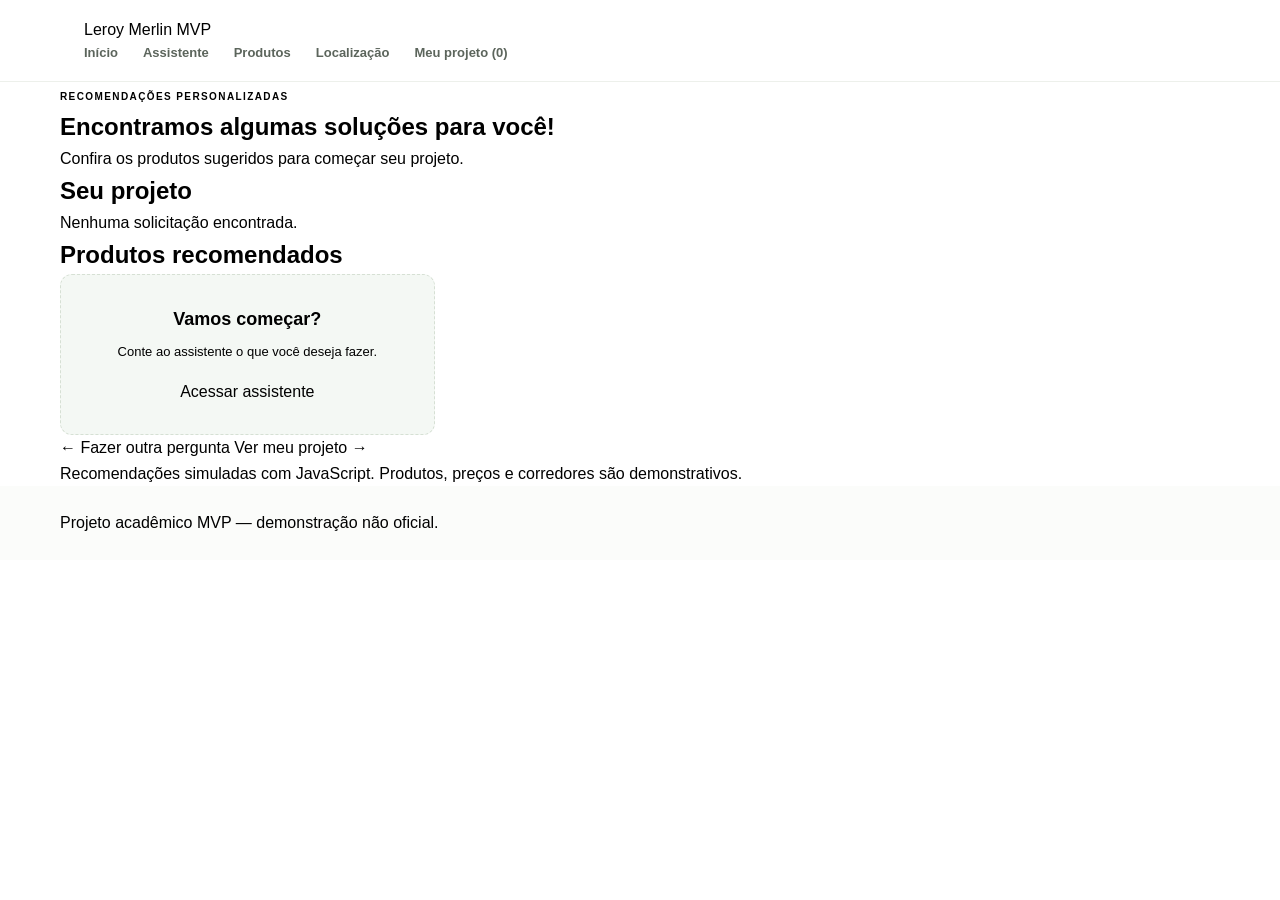
==== pages/resultado.html @ 5054699a "Primeira versao do MVP Leroy Merlin Studio" ====
<!DOCTYPE html>
<html lang="pt-BR">
<head>
  <meta charset="UTF-8">
  <meta name="viewport" content="width=device-width, initial-scale=1.0">
  <title>Recomendações | Leroy Merlin MVP</title>
  <link rel="stylesheet" href="../css/style.css">
  <link rel="stylesheet" href="../css/pages.css">
</head>
<body>

  <header class="site-header">
    <div class="container header-content">
      <a href="../index.html" class="logo">
        Leroy Merlin <span>MVP</span>
      </a>

      <button id="menuToggle" class="menu-toggle"
        type="button" aria-label="Abrir menu">☰</button>

      <nav class="main-nav">
        <a href="../index.html">Início</a>
        <a href="assistente.html">Assistente</a>
        <a href="produtos.html">Produtos</a>
        <a href="localizacao.html">Localização</a>
        <a href="meu-projeto.html">
          Meu projeto (<span id="projectCount">0</span>)
        </a>
      </nav>
    </div>
  </header>

  <main class="container page-content">

    <section class="page-heading">
      <span class="eyebrow">RECOMENDAÇÕES PERSONALIZADAS</span>
      <h1>Encontramos algumas soluções para você!</h1>
      <p>
        Confira os produtos sugeridos para começar seu projeto.
      </p>
    </section>

    <section class="recommendation-summary">
      <h2>Seu projeto</h2>
      <p id="recommendationNeed"></p>
    </section>

    <section class="recommendation-section">
      <h2>Produtos recomendados</h2>
      <p id="recommendationExplanation"></p>

      <div id="recommendationResults" class="product-grid">
        <p>Carregando recomendações...</p>
      </div>
    </section>

    <section class="recommendation-actions">
      <a href="assistente.html" class="btn btn-secondary">
        ← Fazer outra pergunta
      </a>

      <a href="meu-projeto.html" class="btn btn-primary">
        Ver meu projeto →
      </a>
    </section>

    <p class="disclaimer">
      Recomendações simuladas com JavaScript.
      Produtos, preços e corredores são demonstrativos.
    </p>

  </main>

  <footer class="site-footer">
    <div class="container">
      <p>Projeto acadêmico MVP — demonstração não oficial.</p>
    </div>
  </footer>

  <script src="../js/app.js"></script>
  <script src="../js/resultado.js"></script>

</body>
</html>
---- css/style.css ----
```css
/* ========================================
   1. CORES E CONFIGURAÇÕES GERAIS
======================================== */

:root {
    --verde: #267342;
    --verde-escuro: #174D2B;
    --verde-claro: #EAF3EC;
    --fundo: #F7F9F6;
    --branco: #FFFFFF;
    --texto: #202820;
    --texto-secundario: #687168;
    --borda: #E2E8E1;
}

* {
    box-sizing: border-box;
    margin: 0;
    padding: 0;
}

html {
    scroll-behavior: smooth;
}

body {
    font-family: Arial, Helvetica, sans-serif;
    background: var(--branco);
    color: var(--texto);
    line-height: 1.6;
}

a {
    text-decoration: none;
    color: inherit;
}

button,
input,
textarea,
select {
    font: inherit;
}

img {
    display: block;
    max-width: 100%;
}

.container {
    width: min(1160px, calc(100% - 48px));
    margin: 0 auto;
}


/* ========================================
   2. CABEÇALHO E MENU
======================================== */

.site-header {
    min-height: 82px;
    padding: 0 max(24px, calc((100% - 1160px) / 2));

    display: flex;
    align-items: center;
    justify-content: space-between;
    gap: 24px;

    background: var(--branco);
    border-bottom: 1px solid #EDF0EB;

    position: sticky;
    top: 0;
    z-index: 10;
}

.brand {
    display: flex;
    align-items: center;
    gap: 10px;

    font-size: 15px;
    font-weight: 800;
    line-height: 1.2;
    letter-spacing: 0.03em;
    white-space: nowrap;
}

.brand-mark {
    width: 40px;
    height: 40px;

    display: grid;
    place-items: center;

    background: var(--verde);
    color: var(--branco);

    border-radius: 8px;
    font-size: 24px;
    font-weight: 800;
}

.brand small {
    display: block;
    margin-top: 4px;

    color: var(--texto-secundario);
    font-size: 9px;
    letter-spacing: 0.15em;
}

.main-nav {
    display: flex;
    align-items: center;
    gap: 25px;

    color: #5C655C;
    font-size: 13px;
    font-weight: 600;
}

.main-nav a {
    transition: color 0.2s;
}

.main-nav a:hover,
.main-nav a.active {
    color: var(--verde);
}

.main-nav .nav-project {
    padding: 10px 13px;

    border: 1px solid var(--borda);
    border-radius: 9px;

    color: var(--verde-escuro);
}

.cart-count {
    display: inline-grid;
    place-items: center;

    min-width: 20px;
    height: 20px;
    margin-left: 4px;
    padding: 0 4px;

    background: var(--verde-claro);
    border-radius: 20px;

    font-size: 11px;
}

.menu-toggle {
    display: none;

    background: none;
    border: none;

    color: var(--verde);
    font-size: 25px;
    cursor: pointer;
}


/* ========================================
   3. PRIMEIRA SEÇÃO - APRESENTAÇÃO
======================================== */

.hero {
    display: grid;
    grid-template-columns: 1fr 1.04fr;
    align-items: center;
    gap: 64px;

    padding-top: 58px;
    padding-bottom: 66px;
}

.eyebrow {
    display: inline-block;

    color: var(--verde);
    font-size: 10px;
    font-weight: 800;
    letter-spacing: 0.14em;
}

.hero h1 {
    max-width: 550px;
    margin: 18px 0 20px;

    font-size: clamp(42px, 5vw, 64px);
    line-height: 1.12;
    letter-spacing: -2px;
}

.hero h1 span {
    color: var(--verde);
}

.hero-copy > p {
    max-width: 470px;

    color: var(--texto-secundario);
    font-size: 16px;
    line-height: 1.8;
}

.hero-actions {
    display: flex;
    flex-wrap: wrap;
    gap: 12px;

    margin-top: 28px;
}

.button {
    display: inline-flex;
    align-items: center;
    justify-content: center;
    gap: 10px;

    padding: 13px 18px;

    border: 1px solid transparent;
    border-radius: 9px;

    font-size: 13px;
    font-weight: 700;
    text-align: center;

    cursor: pointer;
    transition: 0.2s;
}

.button:hover {
    transform: translateY(-2px);
}

.button-primary {
    background: var(--verde);
    color: var(--branco);
}

.button-primary:hover {
    background: var(--verde-escuro);
}

.button-secondary {
    background: var(--branco);
    border-color: var(--borda);
    color: var(--texto);
}

.button-secondary:hover {
    background: var(--fundo);
}

.hero-note {
    display: flex;
    align-items: center;
    gap: 8px;

    margin-top: 23px;

    color: var(--texto-secundario);
    font-size: 12px;
}

.hero-note::first-letter {
    color: var(--verde);
}

.hero-visual {
    position: relative;
}

.hero-visual > img {
    width: 100%;
    height: 425px;

    object-fit: cover;

    border-radius: 20px 20px 20px 4px;
    background: var(--verde-claro);
}

.floating-card {
    position: absolute;
    left: -28px;
    bottom: 22px;

    display: flex;
    align-items: center;
    gap: 12px;

    padding: 14px 17px;

    background: var(--branco);
    border: 1px solid #EDF0EB;
    border-radius: 12px;

    box-shadow: 0 12px 32px rgba(25, 57, 33, 0.10);
}

.floating-icon {
    display: grid;
    place-items: center;

    width: 36px;
    height: 36px;

    background: var(--verde-claro);
    border-radius: 10px;

    color: var(--verde);
    font-size: 20px;
}

.floating-card strong,
.floating-card small {
    display: block;
}

.floating-card strong {
    font-size: 12px;
}

.floating-card small {
    margin-top: 3px;

    color: var(--texto-secundario);
    font-size: 11px;
}


/* ========================================
   4. FAIXA DE BENEFÍCIOS
======================================== */

.trust-strip {
    background: #F4F8F3;
    border-top: 1px solid #EDF2EC;
    border-bottom: 1px solid #EDF2EC;
}

.trust-items {
    display: grid;
    grid-template-columns: repeat(3, 1fr);
    gap: 24px;

    padding-top: 23px;
    padding-bottom: 23px;
}

.trust-items > div {
    display: flex;
    align-items: center;
    gap: 13px;
}

.trust-icon {
    display: grid;
    place-items: center;

    width: 42px;
    height: 42px;
    flex-shrink: 0;

    background: var(--branco);
    border: 1px solid #DFE9DF;
    border-radius: 12px;

    color: var(--verde);
    font-size: 23px;
}

.trust-items strong,
.trust-items small {
    display: block;
}

.trust-items strong {
    font-size: 13px;
}

.trust-items small {
    margin-top: 2px;

    color: var(--texto-secundario);
    font-size: 11px;
}


/* ========================================
   5. SEÇÃO DE FUNCIONALIDADES
======================================== */

.section {
    padding-top: 76px;
    padding-bottom: 76px;
}

.section-heading {
    display: flex;
    align-items: end;
    justify-content: space-between;
    gap: 30px;

    margin-bottom: 28px;
}

.section-heading h2 {
    margin-top: 12px;

    font-size: clamp(28px, 3vw, 38px);
    line-height: 1.25;
    letter-spacing: -1px;
}

.section-heading > p {
    max-width: 320px;
    margin-bottom: 3px;

    color: var(--texto-secundario);
    font-size: 13px;
}

.feature-grid {
    display: grid;
    grid-template-columns: repeat(3, 1fr);
    gap: 18px;
}

.feature-card {
    display: flex;
    flex-direction: column;

    padding: 24px;

    background: var(--branco);
    border: 1px solid var(--borda);
    border-radius: 14px;

    transition: 0.2s;
}

.feature-card:hover {
    transform: translateY(-3px);
    box-shadow: 0 12px 32px rgba(25, 57, 33, 0.08);
}

.feature-icon {
    display: grid;
    place-items: center;

    width: 46px;
    height: 46px;
    margin-bottom: 20px;

    border-radius: 13px;
    font-size: 24px;
}

.feature-icon.green {
    background: var(--verde-claro);
    color: var(--verde);
}

.feature-icon.sand {
    background: #F5EFE5;
    color: #8A693A;
}

.feature-icon.blue {
    background: #EAF1F5;
    color: #416D87;
}

.feature-card h3 {
    margin-bottom: 10px;
    font-size: 18px;
}

.feature-card p {
    min-height: 68px;
    margin-bottom: 20px;

    color: var(--texto-secundario);
    font-size: 13px;
    line-height: 1.75;
}

.card-link {
    margin-top: auto;

    color: var(--verde);
    font-size: 12px;
    font-weight: 800;
}


/* ========================================
   6. BANNER DO PROJETO
======================================== */

.project-banner {
    position: relative;
    overflow: hidden;

    display: flex;
    align-items: center;
    justify-content: space-between;
    gap: 25px;

    margin-bottom: 78px;
    padding: 38px 44px;

    background: var(--verde-escuro);
    border-radius: 17px;

    color: var(--branco);
}

.project-banner .eyebrow {
    color: #A7D5B2;
}

.project-banner h2 {
    margin: 10px 0;

    font-size: 30px;
    line-height: 1.25;
}

.project-banner p {
    max-width: 530px;
    margin-bottom: 22px;

    color: #D7E4D8;
    font-size: 13px;
}

.button-light {
    background: var(--branco);
    color: var(--verde-escuro);
}

.button-light:hover {
    background: var(--verde-claro);
}


/* ========================================
   7. RODAPÉ
======================================== */

.site-footer {
    padding: 24px 0;

    background: #FBFCFA;
    border-top: 1px solid var(--borda);
}

.footer-inner {
    display: flex;
    align-items: center;
    justify-content: space-between;
    gap: 20px;
}

.footer-brand {
    font-size: 12px;
}

.footer-brand .brand-mark {
    width: 32px;
    height: 32px;
    font-size: 18px;
}

.footer-brand small {
    font-size: 8px;
}

.footer-inner p {
    color: var(--texto-secundario);
    font-size: 11px;
}


/* ========================================
   8. ESTILOS DAS PÁGINAS INTERNAS
======================================== */

.page-shell {
    min-height: 65vh;
    padding: 48px 0 76px;
    background: #FBFCFA;
}

.page-intro {
    margin-bottom: 28px;
}

.page-intro h1 {
    margin: 12px 0;
    font-size: 38px;
    line-height: 1.25;
}

.page-intro p,
.muted {
    color: var(--texto-secundario);
}

.page-intro p {
    max-width: 690px;
}

.panel {
    padding: 26px;

    background: var(--branco);
    border: 1px solid var(--borda);
    border-radius: 15px;
}

.panel h2 {
    margin-bottom: 12px;
    font-size: 21px;
}

.form-label {
    display: block;
    margin-bottom: 8px;
    font-size: 13px;
    font-weight: 700;
}

.text-field,
.search-field,
.select-field {
    width: 100%;
    padding: 13px 14px;

    background: var(--branco);
    border: 1px solid #DCE4DB;
    border-radius: 9px;

    color: var(--texto);
    outline: none;
}

.text-field:focus,
.search-field:focus,
.select-field:focus {
    border-color: #6FA77C;
    box-shadow: 0 0 0 3px var(--verde-claro);
}

textarea.text-field {
    min-height: 135px;
    resize: vertical;
}

.form-row {
    display: flex;
    align-items: center;
    flex-wrap: wrap;
    gap: 10px;

    margin-top: 15px;
}

.notice {
    padding: 13px 15px;

    background: #F4F8F3;
    border: 1px solid #E0EBDF;
    border-radius: 10px;

    color: #526653;
    font-size: 12px;
    line-height: 1.6;
}


/* ========================================
   9. CARTÕES DE PRODUTOS
======================================== */

.product-grid {
    display: grid;
    grid-template-columns: repeat(3, minmax(0, 1fr));
    gap: 18px;
}

.product-card {
    display: flex;
    flex-direction: column;
    overflow: hidden;

    background: var(--branco);
    border: 1px solid var(--borda);
    border-radius: 13px;
}

.product-art {
    display: grid;
    place-items: center;

    height: 145px;

    background: var(--verde-claro);
    color: var(--verde);
    font-size: 54px;
}

.product-content {
    display: flex;
    flex: 1;
    flex-direction: column;

    padding: 17px;
}

.product-category {
    color: var(--verde);
    font-size: 10px;
    font-weight: 800;
    letter-spacing: 0.1em;
    text-transform: uppercase;
}

.product-content h3 {
    margin: 7px 0;
    font-size: 17px;
}

.product-content p {
    flex: 1;
    margin-bottom: 14px;

    color: var(--texto-secundario);
    font-size: 12px;
}

.product-meta {
    margin-bottom: 12px;
    color: var(--texto-secundario);
    font-size: 11px;
}

.product-price {
    margin-bottom: 13px;
    font-size: 20px;
    font-weight: 800;
}

.product-actions {
    display: flex;
    gap: 8px;
}

.product-actions .button {
    flex: 1;
    padding: 10px 12px;
    font-size: 11px;
}

.small-button {
    padding: 9px 10px;

    background: var(--branco);
    border: 1px solid var(--borda);
    border-radius: 8px;

    color: var(--verde);
    font-size: 12px;
    font-weight: 700;

    cursor: pointer;
}


/* ========================================
   10. RESULTADOS E LOCALIZAÇÃO
======================================== */

.result-list {
    display: grid;
    gap: 12px;
    margin-top: 20px;
}

.result-item {
    display: flex;
    align-items: center;
    gap: 16px;

    padding: 16px;

    border: 1px solid var(--borda);
    border-radius: 12px;
    background: var(--branco);
}

.result-emoji {
    display: grid;
    place-items: center;
    flex-shrink: 0;

    width: 56px;
    height: 56px;

    background: var(--fundo);
    border-radius: 12px;

    font-size: 28px;
}

.result-item h3 {
    margin-bottom: 4px;
    font-size: 16px;
}

.result-item p {
    color: var(--texto-secundario);
    font-size: 12px;
}

.result-price {
    margin-left: auto;
    font-weight: 800;
    white-space: nowrap;
}

.store-layout {
    display: grid;
    grid-template-columns: 1fr 1.1fr;
    gap: 22px;
}

.store-map {
    display: grid;
    grid-template-columns: repeat(2, 1fr);
    align-content: start;
    gap: 12px;

    padding: 18px;

    background: #F2F5F0;
    border: 1px solid var(--borda);
    border-radius: 14px;
}

.aisle {
    padding: 18px 10px;

    background: var(--branco);
    border: 1px solid #D8E3D5;
    border-radius: 9px;

    color: #4C604E;
    font-size: 12px;
    font-weight: 700;
    text-align: center;
}

.aisle span {
    display: block;
    margin-top: 5px;

    color: var(--verde);
    font-size: 10px;
}

.location-result {
    padding: 14px 0;
    border-bottom: 1px solid var(--borda);
}

.location-result:last-child {
    border-bottom: 0;
}

.location-result strong {
    display: block;
    font-size: 14px;
}

.location-result p {
    margin: 3px 0;
    color: var(--texto-secundario);
    font-size: 12px;
}


/* ========================================
   11. LISTA DO MEU PROJETO
======================================== */

.project-layout {
    display: grid;
    grid-template-columns: 1.5fr 0.8fr;
    align-items: start;
    gap: 20px;
}

.project-line {
    display: flex;
    align-items: center;
    justify-content: space-between;
    gap: 15px;

    padding: 15px 0;
    border-bottom: 1px solid #EDF0EB;
}

.project-line:last-child {
    border-bottom: 0;
}

.project-line strong {
    display: block;
    font-size: 13px;
}

.project-line small {
    display: block;
    margin-top: 3px;

    color: var(--texto-secundario);
    font-size: 11px;
}

.line-price {
    font-size: 13px;
    font-weight: 800;
    white-space: nowrap;
}

.quantity-control {
    display: flex;
    align-items: center;
    gap: 8px;
}

.quantity-control button {
    width: 25px;
    height: 25px;

    background: var(--branco);
    border: 1px solid var(--borda);
    border-radius: 6px;

    cursor: pointer;
}

.total-row {
    display: flex;
    align-items: center;
    justify-content: space-between;
    gap: 12px;

    margin-top: 8px;
    padding-top: 18px;

    border-top: 1px solid var(--borda);
    font-weight: 800;
}

.total-row strong {
    color: var(--verde);
    font-size: 25px;
}

.empty-state {
    padding: 36px 18px;

    background: var(--branco);
    border: 1px dashed #D6E0D4;
    border-radius: 12px;

    text-align: center;
}

.empty-state h3 {
    margin-bottom: 8px;
    font-size: 18px;
}

.empty-state p {
    margin-bottom: 16px;
    color: var(--texto-secundario);
    font-size: 13px;
}


/* ========================================
   12. ADAPTAÇÃO PARA TABLETS
======================================== */

@media (max-width: 850px) {
    .main-nav {
        gap: 14px;
    }

    .hero {
        gap: 30px;
    }

    .hero-visual > img {
        height: 350px;
    }

    .product-grid {
        grid-template-columns: repeat(2, minmax(0, 1fr));
    }

    .store-layout,
    .project-layout {
        grid-template-columns: 1fr;
    }
}


/* ========================================
   13. ADAPTAÇÃO PARA CELULARES
======================================== */

@media (max-width: 650px) {
    .container {
        width: calc(100% - 32px);
    }

    .site-header {
        min-height: 70px;
        padding: 0 16px;
    }

    .menu-toggle {
        display: block;
    }

    .main-nav {
        display: none;
        position: absolute;
        top: 69px;
        left: 0;
        right: 0;

        flex-direction: column;
        align-items: stretch;
        gap: 0;

        padding: 15px 20px 20px;

        background: var(--branco);
        border-bottom: 1px solid var(--borda);
    }

    .main-nav.open {
        display: flex;
    }

    .main-nav a {
        padding: 11px 0;
    }

    .main-nav .nav-project {
        margin-top: 7px;
        padding: 10px;
    }

    .hero {
        grid-template-columns: 1fr;
        gap: 32px;

        padding-top: 38px;
        padding-bottom: 44px;
    }

    .hero-visual > img {
        height: 280px;
    }

    .floating-card {
        left: 10px;
        bottom: 12px;
    }

    .trust-items {
        grid-template-columns: 1fr;
        gap: 15px;

        padding-top: 20px;
        padding-bottom: 20px;
    }

    .section {
        padding-top: 48px;
        padding-bottom: 48px;
    }

    .section-heading {
        display: block;
    }

    .section-heading > p {
        margin-top: 13px;
    }

    .feature-grid {
        grid-template-columns: 1fr;
    }

    .feature-card p {
        min-height: 0;
    }

    .project-banner {
        display: block;
        margin-bottom: 45px;
        padding: 26px;
    }

    .project-banner h2 {
        font-size: 25px;
    }

    .footer-inner {
        align-items: flex-start;
        flex-direction: column;
    }

    .page-shell {
        padding-top: 32px;
        padding-bottom: 50px;
    }

    .page-intro h1 {
        font-size: 31px;
    }

    .panel {
        padding: 19px;
    }

    .product-grid {
        grid-template-columns: 1fr;
    }

    .product-art {
        height: 120px;
    }

    .form-row {
        align-items: stretch;
        flex-direction: column;
    }

    .result-item {
        align-items: flex-start;
        flex-wrap: wrap;
    }

    .result-price {
        margin-left: 72px;
    }

    .store-map {
        padding: 10px;
    }

    .aisle {
        padding: 14px 7px;
    }
}
```
---- css/pages.css ----
/* Localização demonstrativa */

.location-layout {
  display: grid;
  grid-template-columns: 1fr 1.3fr;
  gap: 30px;
  margin-top: 30px;
}

.location-search-box input {
  display: block;
  width: 100%;
  max-width: 550px;
  padding: 14px;
  margin-top: 10px;
}

.location-product-card {
  display: flex;
  justify-content: space-between;
  align-items: center;
  gap: 15px;
  padding: 16px;
  border: 1px solid #ddd;
  border-radius: 10px;
  margin-bottom: 12px;
}

.store-map {
  background: #f4f8f4;
  border: 2px solid #d5e5d5;
  border-radius: 16px;
  padding: 24px;
}

.store-entrance {
  background: #087d3c;
  color: white;
  text-align: center;
  padding: 12px;
  border-radius: 8px;
  margin-bottom: 24px;
  font-weight: bold;
}

.store-aisles {
  display: grid;
  grid-template-columns: repeat(4, 1fr);
  gap: 12px;
}

.store-aisle {
  min-height: 100px;
  background: white;
  border: 2px solid #ccc;
  border-radius: 10px;
  display: flex;
  flex-direction: column;
  align-items: center;
  justify-content: center;
}

.store-aisle strong {
  font-size: 24px;
}

.highlight-aisle {
  background: #c8f7d7;
  border: 3px solid #087d3c;
  color: #065e2d;
}

.map-info {
  margin-top: 20px;
  font-weight: bold;
  text-align: center;
}

@media (max-width: 768px) {
  .location-layout {
    grid-template-columns: 1fr;
  }

  .store-aisles {
    grid-template-columns: repeat(2, 1fr);
  }

  .location-product-card {
    flex-direction: column;
    align-items: flex-start;
  }
}

/* Página Meu Projeto */

.project-layout {
  display: grid;
  grid-template-columns: 2fr 1fr;
  gap: 30px;
  margin-top: 30px;
  align-items: start;
}

.project-item {
  display: flex;
  gap: 20px;
  padding: 20px;
  margin-bottom: 16px;
  background: #ffffff;
  border: 1px solid #dddddd;
  border-radius: 12px;
}

.project-item-icon {
  font-size: 42px;
}

.project-item-info {
  flex: 1;
}

.project-item-info h3 {
  margin-bottom: 10px;
}

.project-item-info p {
  margin-bottom: 10px;
}

.quantity-control {
  display: flex;
  align-items: center;
  gap: 14px;
  margin: 15px 0;
}

.quantity-control button {
  width: 34px;
  height: 34px;
  border: 1px solid #cccccc;
  border-radius: 6px;
  background: #f5f5f5;
  cursor: pointer;
  font-size: 20px;
}

.project-item-total {
  color: #087d3c;
  font-weight: bold;
}

.remove-product {
  color: #b42318;
  background: none;
  border: none;
  cursor: pointer;
  padding: 5px 0;
}

.project-summary {
  background: #f4f8f4;
  border: 1px solid #d5e5d5;
  padding: 24px;
  border-radius: 14px;
}

.project-summary h2 {
  margin-bottom: 20px;
}

.project-summary p {
  margin-bottom: 14px;
}

.project-summary h3 {
  margin: 20px 0;
  color: #087d3c;
}

.project-summary .btn {
  display: block;
  text-align: center;
  margin-top: 12px;
}

.empty-state {
  padding: 30px;
  background: #f4f8f4;
  border-radius: 12px;
  text-align: center;
}

@media (max-width: 768px) {
  .project-layout {
    grid-template-columns: 1fr;
  }

  .project-item {
    flex-direction: column;
  }
}
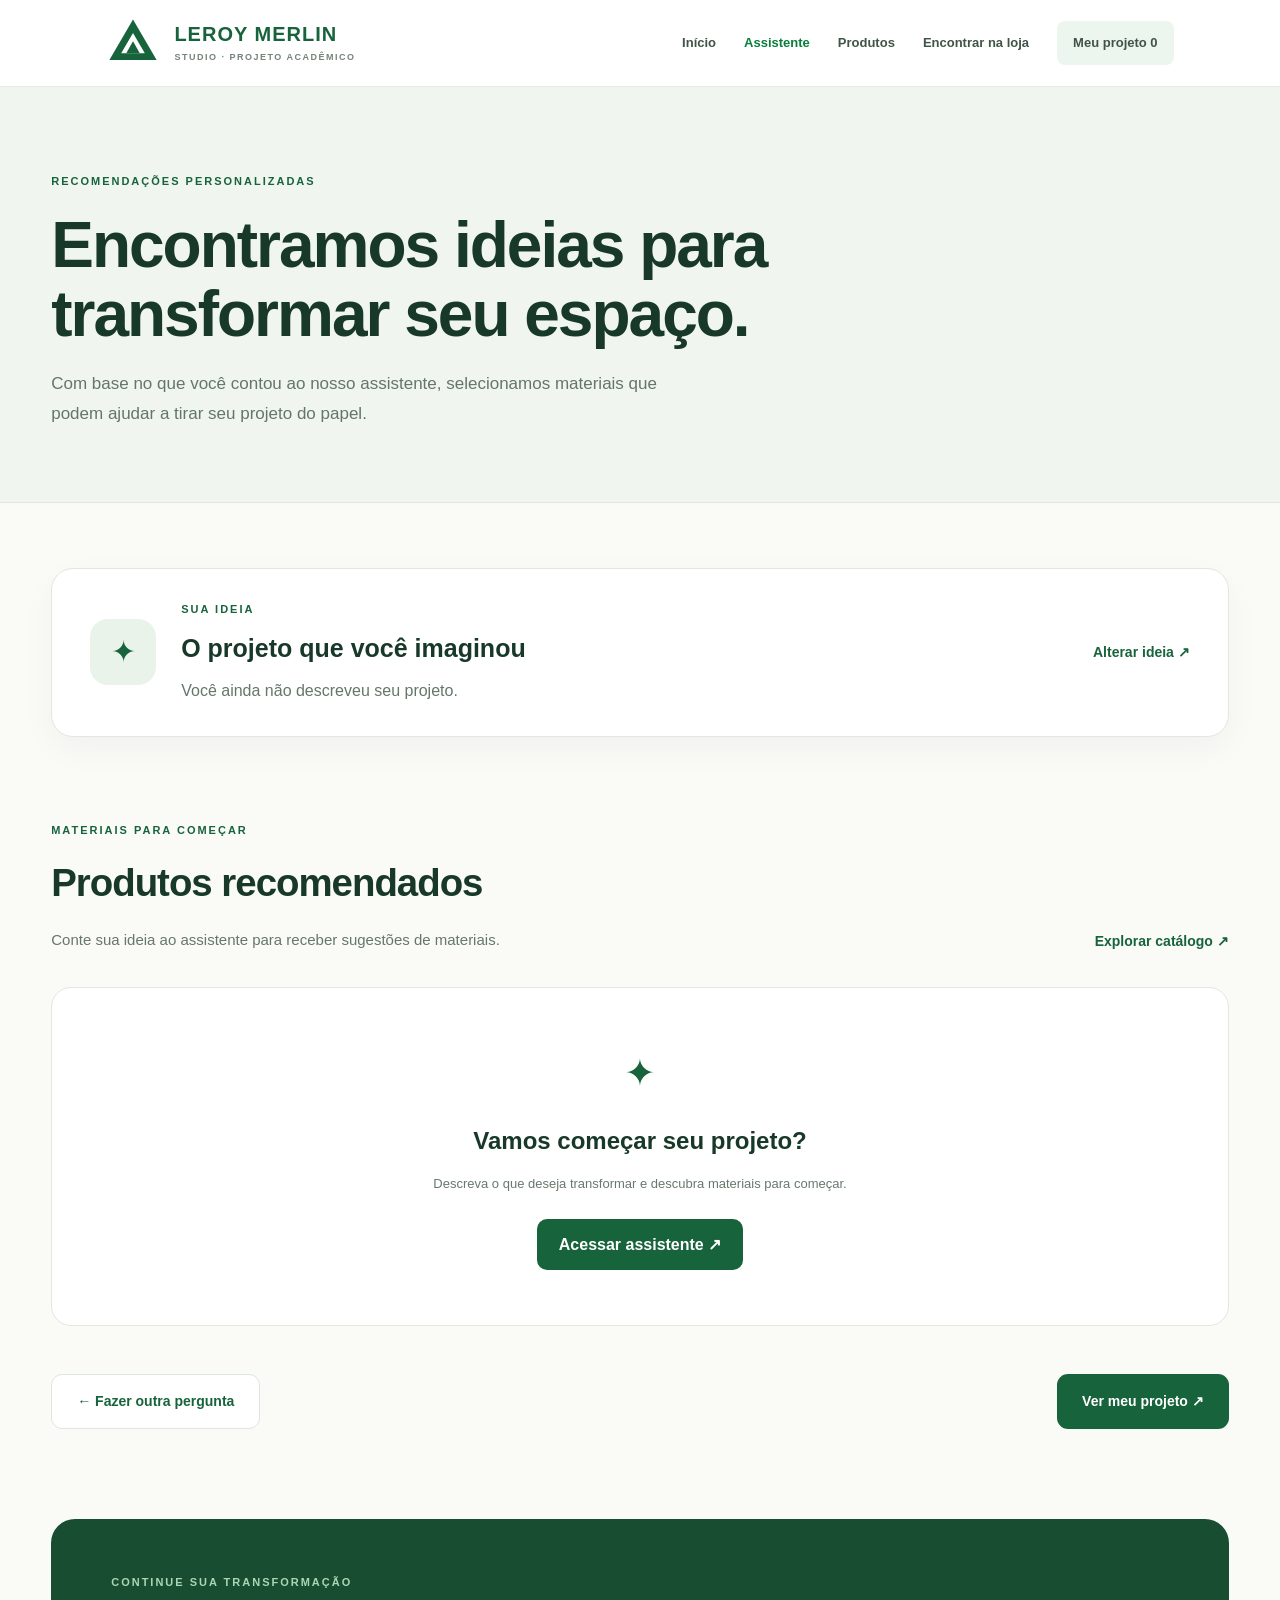
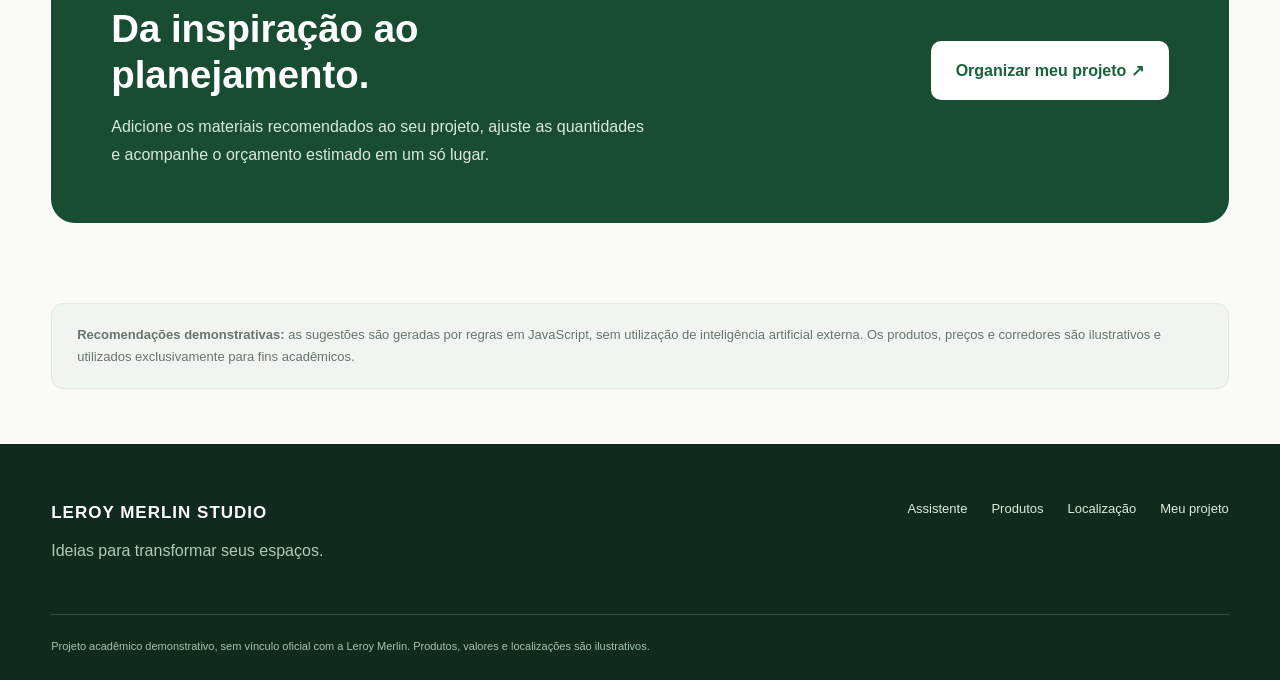
==== commit 8443f3b9: "Finaliza melhorias visuais e funcionais do MVP" ====
--- a/pages/resultado.html
+++ b/pages/resultado.html
@@ -1,85 +1,264 @@
 
 <!DOCTYPE html>
 <html lang="pt-BR">
+
 <head>
   <meta charset="UTF-8">
   <meta name="viewport" content="width=device-width, initial-scale=1.0">
-  <title>Recomendações | Leroy Merlin MVP</title>
+
+  <title>Recomendações | Leroy Merlin Studio</title>
+
   <link rel="stylesheet" href="../css/style.css">
   <link rel="stylesheet" href="../css/pages.css">
+  <link rel="stylesheet" href="../css/home.css">
+  <link rel="stylesheet" href="../css/resultado.css">
 </head>
-<body>
-
+
+<body class="home-page results-page">
+
+  <!-- CABEÇALHO PADRÃO -->
   <header class="site-header">
     <div class="container header-content">
-      <a href="../index.html" class="logo">
-        Leroy Merlin <span>MVP</span>
+
+      <a class="logo" href="../index.html">
+
+        <span class="brand-symbol" aria-hidden="true">
+          <svg viewBox="0 0 64 64"
+               xmlns="http://www.w3.org/2000/svg">
+            <path d="M32 4 L60 52 H4 Z" fill="#17633b"/>
+            <path d="M32 20 L46 44 H18 Z" fill="#ffffff"/>
+            <path d="M32 30 L40 44 H24 Z" fill="#17633b"/>
+          </svg>
+        </span>
+
+        <span class="brand-text">
+          <span class="brand-name">LEROY MERLIN</span>
+          <span class="brand-subtitle">
+            STUDIO · PROJETO ACADÊMICO
+          </span>
+        </span>
+
       </a>
 
-      <button id="menuToggle" class="menu-toggle"
-        type="button" aria-label="Abrir menu">☰</button>
+      <button
+        id="menuToggle"
+        class="menu-toggle"
+        type="button"
+        aria-label="Abrir menu"
+      >
+        ☰
+      </button>
 
       <nav class="main-nav">
         <a href="../index.html">Início</a>
+        <a href="assistente.html" class="active">Assistente</a>
+        <a href="produtos.html">Produtos</a>
+        <a href="localizacao.html">Encontrar na loja</a>
+
+        <a href="meu-projeto.html" class="nav-project">
+          Meu projeto <span id="projectCount">0</span>
+        </a>
+      </nav>
+
+    </div>
+  </header>
+
+  <main>
+
+    <!-- INTRODUÇÃO -->
+    <section class="results-hero">
+      <div class="container">
+
+        <span class="results-kicker">
+          RECOMENDAÇÕES PERSONALIZADAS
+        </span>
+
+        <h1>
+          Encontramos ideias para
+          transformar seu espaço.
+        </h1>
+
+        <p>
+          Com base no que você contou ao nosso assistente,
+          selecionamos materiais que podem ajudar
+          a tirar seu projeto do papel.
+        </p>
+
+      </div>
+    </section>
+
+    <!-- CONTEÚDO PRINCIPAL -->
+    <section class="results-content">
+      <div class="container">
+
+        <!-- RESUMO DA IDEIA -->
+        <section class="results-idea-card">
+
+          <div class="results-idea-icon" aria-hidden="true">
+            ✦
+          </div>
+
+          <div>
+            <span class="results-card-label">
+              SUA IDEIA
+            </span>
+
+            <h2>O projeto que você imaginou</h2>
+
+            <p id="recommendationNeed">
+              Carregando sua ideia...
+            </p>
+          </div>
+
+          <a
+            href="assistente.html"
+            class="results-edit-link"
+          >
+            Alterar ideia ↗
+          </a>
+
+        </section>
+
+        <!-- PRODUTOS RECOMENDADOS -->
+        <section class="results-products-section">
+
+          <div class="results-section-heading">
+
+            <div>
+              <span class="results-kicker">
+                MATERIAIS PARA COMEÇAR
+              </span>
+
+              <h2>Produtos recomendados</h2>
+
+              <p id="recommendationExplanation">
+                Preparando recomendações para seu projeto...
+              </p>
+            </div>
+
+            <a
+              href="produtos.html"
+              class="results-catalog-link"
+            >
+              Explorar catálogo ↗
+            </a>
+
+          </div>
+
+          <!-- PREENCHIDO PELO resultado.js -->
+          <div
+            id="recommendationResults"
+            class="results-product-grid"
+            aria-live="polite"
+          >
+            <p>Carregando recomendações...</p>
+          </div>
+
+        </section>
+
+        <!-- AÇÕES -->
+        <div class="results-actions">
+
+          <a
+            href="assistente.html"
+            class="results-secondary-button"
+          >
+            ← Fazer outra pergunta
+          </a>
+
+          <a
+            href="meu-projeto.html"
+            class="results-primary-button"
+          >
+            Ver meu projeto ↗
+          </a>
+
+        </div>
+
+      </div>
+    </section>
+
+    <!-- PRÓXIMO PASSO -->
+    <section class="results-next-section">
+      <div class="container">
+
+        <div class="results-next-banner">
+
+          <div>
+            <span class="results-next-kicker">
+              CONTINUE SUA TRANSFORMAÇÃO
+            </span>
+
+            <h2>
+              Da inspiração ao planejamento.
+            </h2>
+
+            <p>
+              Adicione os materiais recomendados ao seu projeto,
+              ajuste as quantidades e acompanhe o orçamento
+              estimado em um só lugar.
+            </p>
+          </div>
+
+          <a
+            href="meu-projeto.html"
+            class="results-next-button"
+          >
+            Organizar meu projeto ↗
+          </a>
+
+        </div>
+
+      </div>
+    </section>
+
+    <!-- AVISO ACADÊMICO -->
+    <section class="results-disclaimer-section">
+      <div class="container">
+
+        <p class="results-disclaimer">
+          <strong>Recomendações demonstrativas:</strong>
+          as sugestões são geradas por regras em JavaScript,
+          sem utilização de inteligência artificial externa.
+          Os produtos, preços e corredores são ilustrativos
+          e utilizados exclusivamente para fins acadêmicos.
+        </p>
+
+      </div>
+    </section>
+
+  </main>
+
+  <!-- RODAPÉ PADRÃO -->
+  <footer class="premium-footer">
+
+    <div class="container footer-layout">
+
+      <div>
+        <strong>LEROY MERLIN STUDIO</strong>
+        <p>Ideias para transformar seus espaços.</p>
+      </div>
+
+      <div class="footer-links">
         <a href="assistente.html">Assistente</a>
         <a href="produtos.html">Produtos</a>
         <a href="localizacao.html">Localização</a>
-        <a href="meu-projeto.html">
-          Meu projeto (<span id="projectCount">0</span>)
-        </a>
-      </nav>
+        <a href="meu-projeto.html">Meu projeto</a>
+      </div>
+
     </div>
-  </header>
-
-  <main class="container page-content">
-
-    <section class="page-heading">
-      <span class="eyebrow">RECOMENDAÇÕES PERSONALIZADAS</span>
-      <h1>Encontramos algumas soluções para você!</h1>
-      <p>
-        Confira os produtos sugeridos para começar seu projeto.
-      </p>
-    </section>
-
-    <section class="recommendation-summary">
-      <h2>Seu projeto</h2>
-      <p id="recommendationNeed"></p>
-    </section>
-
-    <section class="recommendation-section">
-      <h2>Produtos recomendados</h2>
-      <p id="recommendationExplanation"></p>
-
-      <div id="recommendationResults" class="product-grid">
-        <p>Carregando recomendações...</p>
-      </div>
-    </section>
-
-    <section class="recommendation-actions">
-      <a href="assistente.html" class="btn btn-secondary">
-        ← Fazer outra pergunta
-      </a>
-
-      <a href="meu-projeto.html" class="btn btn-primary">
-        Ver meu projeto →
-      </a>
-    </section>
-
-    <p class="disclaimer">
-      Recomendações simuladas com JavaScript.
-      Produtos, preços e corredores são demonstrativos.
-    </p>
-
-  </main>
-
-  <footer class="site-footer">
-    <div class="container">
-      <p>Projeto acadêmico MVP — demonstração não oficial.</p>
+
+    <div class="container footer-bottom">
+      Projeto acadêmico demonstrativo, sem vínculo oficial
+      com a Leroy Merlin. Produtos, valores e localizações
+      são ilustrativos.
     </div>
+
   </footer>
 
+  <!-- JAVASCRIPT -->
   <script src="../js/app.js"></script>
   <script src="../js/resultado.js"></script>
 
 </body>
-</html>
+</html>
--- a/css/home.css
+++ b/css/home.css
@@ -0,0 +1,707 @@
+
+/* ==========================================
+   LEROY MERLIN STUDIO
+   HOME PREMIUM - PROJETO ACADÊMICO
+========================================== */
+
+/* CONFIGURAÇÕES GERAIS */
+
+.home-page {
+  margin: 0;
+  background: #fafaf7;
+  color: #20352a;
+  font-family: Arial, Helvetica, sans-serif;
+}
+
+.home-page * {
+  box-sizing: border-box;
+}
+
+.home-page .container {
+  width: min(1180px, 92%);
+  margin: 0 auto;
+}
+
+/* ==========================================
+   CABEÇALHO
+========================================== */
+
+.home-page .site-header {
+  background: #ffffff;
+  border-bottom: 1px solid #e6ebe5;
+  position: sticky;
+  top: 0;
+  z-index: 100;
+}
+
+.home-page .header-content {
+  display: flex;
+  align-items: center;
+  justify-content: space-between;
+  gap: 30px;
+  min-height: 86px;
+}
+
+/* LOGO COM SÍMBOLO SVG */
+
+.home-page .logo {
+  display: flex;
+  flex-direction: row;
+  align-items: center;
+  gap: 14px;
+  text-decoration: none;
+  flex-shrink: 0;
+}
+
+.home-page .brand-symbol {
+  display: flex;
+  align-items: center;
+  justify-content: center;
+  width: 54px;
+  height: 54px;
+  flex-shrink: 0;
+}
+
+.home-page .brand-symbol svg {
+  display: block;
+  width: 100%;
+  height: 100%;
+}
+
+.home-page .brand-text {
+  display: flex;
+  flex-direction: column;
+  gap: 5px;
+}
+
+.home-page .brand-name {
+  color: #17633b;
+  font-size: 20px;
+  font-weight: 800;
+  letter-spacing: 1px;
+  line-height: 1.2;
+}
+
+.home-page .brand-subtitle {
+  color: #748479;
+  font-size: 9px;
+  letter-spacing: 1.5px;
+  font-weight: 700;
+  line-height: 1.4;
+}
+
+/* MENU DE NAVEGAÇÃO */
+
+.home-page .main-nav {
+  display: flex;
+  align-items: center;
+  gap: 28px;
+}
+
+.home-page .main-nav a {
+  color: #405448;
+  text-decoration: none;
+  font-size: 13px;
+  font-weight: 600;
+  transition: color 0.2s ease;
+}
+
+.home-page .main-nav a:hover,
+.home-page .main-nav a.active {
+  color: #087d3c;
+}
+
+.home-page .nav-project {
+  padding: 12px 16px;
+  background: #edf5ef;
+  border-radius: 8px;
+  white-space: nowrap;
+  transition: background 0.2s ease;
+}
+
+.home-page .nav-project:hover {
+  background: #dcefe2;
+}
+
+.home-page .menu-toggle {
+  display: none;
+}
+
+/* ==========================================
+   HERO - BANNER PRINCIPAL
+========================================== */
+
+.premium-hero {
+  padding: 75px 0 95px;
+}
+
+.hero-layout {
+  display: grid;
+  grid-template-columns: 0.9fr 1.1fr;
+  align-items: center;
+  gap: 70px;
+}
+
+.section-kicker {
+  display: block;
+  font-size: 11px;
+  font-weight: 800;
+  letter-spacing: 2px;
+  color: #23824e;
+  margin-bottom: 22px;
+}
+
+.hero-copy h1 {
+  font-size: clamp(42px, 5vw, 72px);
+  line-height: 1.08;
+  letter-spacing: -2.5px;
+  font-weight: 700;
+  margin: 0 0 28px;
+  color: #172d20;
+}
+
+.hero-copy p {
+  color: #617067;
+  font-size: 17px;
+  line-height: 1.9;
+  max-width: 470px;
+}
+
+/* BOTÕES */
+
+.hero-actions {
+  display: flex;
+  align-items: center;
+  flex-wrap: wrap;
+  gap: 28px;
+  margin-top: 34px;
+}
+
+.premium-button {
+  display: inline-flex;
+  align-items: center;
+  justify-content: center;
+  gap: 20px;
+  padding: 17px 26px;
+  background: #17633b;
+  color: #ffffff;
+  text-decoration: none;
+  font-weight: 700;
+  font-size: 14px;
+  border-radius: 8px;
+  transition:
+    background 0.2s ease,
+    transform 0.2s ease;
+}
+
+.premium-button:hover {
+  background: #0c492a;
+  color: #ffffff;
+  transform: translateY(-2px);
+}
+
+.premium-text-link {
+  color: #244b33;
+  text-decoration: none;
+  font-size: 14px;
+  font-weight: 700;
+  transition: color 0.2s ease;
+}
+
+.premium-text-link:hover {
+  color: #087d3c;
+}
+
+/* TEXTO ABAIXO DO BOTÃO */
+
+.hero-note {
+  margin-top: 50px;
+  color: #819086;
+  font-size: 12px;
+  display: flex;
+  align-items: center;
+  gap: 14px;
+}
+
+.note-line {
+  width: 34px;
+  height: 1px;
+  background: #92a79a;
+  flex-shrink: 0;
+}
+
+/* IMAGEM PRINCIPAL */
+
+.hero-visual {
+  position: relative;
+  min-height: 570px;
+  border-radius: 20px;
+  overflow: hidden;
+}
+
+.hero-visual img {
+  display: block;
+  width: 100%;
+  height: 570px;
+  object-fit: cover;
+  border-radius: 20px;
+}
+
+.hero-image-label {
+  position: absolute;
+  bottom: 24px;
+  left: 24px;
+  background: rgba(255, 255, 255, 0.94);
+  padding: 20px 24px;
+  border-radius: 10px;
+  display: flex;
+  flex-direction: column;
+  gap: 8px;
+  max-width: calc(100% - 48px);
+}
+
+.hero-image-label span {
+  font-size: 9px;
+  letter-spacing: 1.5px;
+  color: #397a53;
+  font-weight: 800;
+}
+
+.hero-image-label strong {
+  font-size: 14px;
+  color: #263c2e;
+}
+
+/* ==========================================
+   EXPERIÊNCIA - COMO FUNCIONA
+========================================== */
+
+.experience-section {
+  background: #ffffff;
+  padding: 100px 0 110px;
+}
+
+.section-heading {
+  max-width: 650px;
+  margin-bottom: 55px;
+}
+
+.section-heading h2,
+.inspiration-copy h2,
+.project-banner h2 {
+  font-size: clamp(32px, 3.5vw, 48px);
+  line-height: 1.18;
+  letter-spacing: -1.4px;
+  color: #172d20;
+  margin: 0 0 20px;
+}
+
+.section-heading p,
+.inspiration-copy p {
+  font-size: 16px;
+  line-height: 1.85;
+  color: #66766c;
+}
+
+/* CARTÕES DE FUNCIONALIDADES */
+
+.experience-grid {
+  display: grid;
+  grid-template-columns: repeat(3, minmax(0, 1fr));
+  gap: 24px;
+}
+
+.experience-card {
+  display: flex;
+  flex-direction: column;
+  align-items: flex-start;
+  min-height: 330px;
+  padding: 32px;
+  background: #f6f8f5;
+  border: 1px solid #e6ede5;
+  border-radius: 16px;
+  text-decoration: none;
+  transition:
+    transform 0.2s ease,
+    border-color 0.2s ease,
+    box-shadow 0.2s ease;
+}
+
+.experience-card:hover {
+  transform: translateY(-5px);
+  border-color: #9fc9ad;
+  box-shadow: 0 12px 28px rgba(20, 60, 35, 0.08);
+}
+
+.experience-number {
+  font-size: 10px;
+  color: #688674;
+  font-weight: 800;
+  letter-spacing: 1.5px;
+}
+
+.experience-icon {
+  font-size: 36px;
+  color: #17633b;
+  margin: 30px 0 16px;
+}
+
+.experience-card h3 {
+  font-size: 23px;
+  color: #20392a;
+  margin: 0 0 12px;
+}
+
+.experience-card p {
+  color: #718077;
+  font-size: 14px;
+  line-height: 1.8;
+}
+
+.card-link {
+  margin-top: auto;
+  padding-top: 24px;
+  color: #17633b;
+  font-size: 13px;
+  font-weight: 800;
+}
+
+/* ==========================================
+   SEÇÃO DE INSPIRAÇÃO
+========================================== */
+
+.inspiration-section {
+  padding: 110px 0;
+}
+
+.inspiration-layout {
+  display: grid;
+  grid-template-columns: 1fr 1fr;
+  align-items: center;
+  gap: 95px;
+}
+
+.inspiration-image img {
+  display: block;
+  width: 100%;
+  height: 510px;
+  object-fit: cover;
+  border-radius: 18px;
+}
+
+.inspiration-copy p {
+  margin-bottom: 32px;
+}
+
+/* ==========================================
+   SEÇÃO MEU PROJETO
+========================================== */
+
+.project-banner-section {
+  padding: 20px 0 110px;
+}
+
+.project-banner {
+  display: flex;
+  align-items: center;
+  justify-content: space-between;
+  gap: 40px;
+  padding: 65px;
+  background: #194d32;
+  border-radius: 20px;
+}
+
+.project-banner .section-kicker {
+  color: #b6ddc3;
+}
+
+.project-banner h2 {
+  color: #ffffff;
+}
+
+.project-banner p {
+  color: #d2e5d8;
+  max-width: 530px;
+  font-size: 15px;
+  line-height: 1.8;
+}
+
+.light-button {
+  background: #ffffff;
+  color: #194d32;
+  white-space: nowrap;
+}
+
+.light-button:hover {
+  background: #e6f3e9;
+  color: #194d32;
+}
+
+/* ==========================================
+   RODAPÉ
+========================================== */
+
+.premium-footer {
+  background: #102b1d;
+  color: #ffffff;
+  padding: 55px 0 25px;
+}
+
+.footer-layout {
+  display: flex;
+  justify-content: space-between;
+  gap: 40px;
+  padding-bottom: 50px;
+}
+
+.footer-layout strong {
+  font-size: 17px;
+  letter-spacing: 1px;
+}
+
+.footer-layout p {
+  color: #b3c9bb;
+  margin-top: 12px;
+}
+
+.footer-links {
+  display: flex;
+  flex-wrap: wrap;
+  gap: 24px;
+}
+
+.footer-links a {
+  color: #dcebe0;
+  font-size: 13px;
+  text-decoration: none;
+  transition: color 0.2s ease;
+}
+
+.footer-links a:hover {
+  color: #ffffff;
+}
+
+.footer-bottom {
+  border-top: 1px solid #375343;
+  padding-top: 22px;
+  color: #a9c0b0;
+  font-size: 11px;
+  line-height: 1.7;
+}
+
+/* ==========================================
+   RESPONSIVIDADE - TABLET
+========================================== */
+
+@media (max-width: 1100px) {
+  .home-page .header-content {
+    gap: 18px;
+  }
+
+  .home-page .main-nav {
+    gap: 14px;
+  }
+
+  .home-page .main-nav a {
+    font-size: 12px;
+  }
+
+  .home-page .brand-name {
+    font-size: 18px;
+  }
+
+  .home-page .brand-symbol {
+    width: 46px;
+    height: 46px;
+  }
+}
+
+@media (max-width: 900px) {
+  .hero-layout,
+  .inspiration-layout {
+    grid-template-columns: 1fr;
+    gap: 40px;
+  }
+
+  .premium-hero {
+    padding: 55px 0;
+  }
+
+  .hero-visual {
+    min-height: 0;
+  }
+
+  .hero-visual img {
+    height: 420px;
+  }
+
+  .experience-grid {
+    grid-template-columns: 1fr;
+  }
+
+  .experience-card {
+    min-height: 270px;
+  }
+
+  .inspiration-layout {
+    gap: 35px;
+  }
+
+  .project-banner {
+    flex-direction: column;
+    align-items: flex-start;
+    padding: 40px;
+  }
+}
+
+/* ==========================================
+   RESPONSIVIDADE - CELULAR
+========================================== */
+
+@media (max-width: 700px) {
+  .home-page .header-content {
+    flex-wrap: wrap;
+    min-height: 76px;
+    padding-top: 12px;
+    padding-bottom: 12px;
+  }
+
+  .home-page .brand-symbol {
+    width: 42px;
+    height: 42px;
+  }
+
+  .home-page .brand-name {
+    font-size: 16px;
+  }
+
+  .home-page .brand-subtitle {
+    font-size: 7px;
+    letter-spacing: 1px;
+  }
+
+  .home-page .menu-toggle {
+    display: block;
+    border: none;
+    background: transparent;
+    color: #17633b;
+    font-size: 26px;
+    cursor: pointer;
+    margin-left: auto;
+  }
+
+  .home-page .main-nav {
+    display: none;
+    flex-direction: column;
+    align-items: flex-start;
+    gap: 18px;
+    width: 100%;
+    padding: 15px 0 25px;
+  }
+
+  .home-page .main-nav.active {
+    display: flex;
+  }
+
+  .hero-copy h1 {
+    font-size: 44px;
+    letter-spacing: -1.5px;
+  }
+
+  .hero-copy p {
+    font-size: 15px;
+    line-height: 1.8;
+  }
+
+  .hero-actions {
+    gap: 20px;
+  }
+
+  .hero-note {
+    margin-top: 32px;
+  }
+
+  .hero-visual img {
+    height: 350px;
+  }
+
+  .hero-image-label {
+    left: 12px;
+    bottom: 12px;
+    right: 12px;
+    max-width: none;
+    padding: 16px;
+  }
+
+  .experience-section,
+  .inspiration-section {
+    padding: 65px 0;
+  }
+
+  .section-heading {
+    margin-bottom: 35px;
+  }
+
+  .experience-card {
+    padding: 26px;
+  }
+
+  .inspiration-image img {
+    height: 330px;
+  }
+
+  .project-banner-section {
+    padding-bottom: 65px;
+  }
+
+  .project-banner {
+    padding: 30px;
+    gap: 25px;
+  }
+
+  .project-banner .premium-button {
+    width: 100%;
+    white-space: normal;
+    text-align: center;
+  }
+
+  .footer-layout {
+    flex-direction: column;
+  }
+
+  .footer-links {
+    gap: 16px;
+  }
+}
+
+/* ==========================================
+   AJUSTES PARA TELAS PEQUENAS
+========================================== */
+
+@media (max-width: 400px) {
+  .home-page .logo {
+    gap: 8px;
+  }
+
+  .home-page .brand-symbol {
+    width: 36px;
+    height: 36px;
+  }
+
+  .home-page .brand-name {
+    font-size: 14px;
+  }
+
+  .home-page .brand-subtitle {
+    font-size: 6px;
+    letter-spacing: 0.5px;
+  }
+
+  .hero-copy h1 {
+    font-size: 37px;
+  }
+
+  .premium-button {
+    padding: 15px 20px;
+  }
+}
--- a/css/resultado.css
+++ b/css/resultado.css
@@ -0,0 +1,602 @@
+
+/* ==========================================
+   LEROY MERLIN STUDIO
+   PÁGINA DE RESULTADOS DO ASSISTENTE
+========================================== */
+
+.results-page {
+  background: #fafaf7;
+  color: #18392a;
+}
+
+.results-page *,
+.results-page *::before,
+.results-page *::after {
+  box-sizing: border-box;
+}
+
+/* ==========================================
+   INTRODUÇÃO
+========================================== */
+
+.results-page .results-hero {
+  padding: 86px 0 72px;
+  background: #f0f5ef;
+  border-bottom: 1px solid #e0e9df;
+}
+
+.results-page .results-kicker,
+.results-page .results-card-label,
+.results-page .results-next-kicker {
+  display: block;
+  color: #17633b;
+  font-size: 11px;
+  font-weight: 800;
+  letter-spacing: 2px;
+  text-transform: uppercase;
+}
+
+.results-page .results-hero h1 {
+  max-width: 820px;
+  margin: 20px 0;
+  color: #18392a;
+  font-size: clamp(38px, 5vw, 66px);
+  line-height: 1.08;
+  letter-spacing: -2px;
+}
+
+.results-page .results-hero p {
+  max-width: 630px;
+  margin: 0;
+  color: #64756b;
+  font-size: 17px;
+  line-height: 1.8;
+}
+
+/* ==========================================
+   CONTEÚDO PRINCIPAL
+========================================== */
+
+.results-page .results-content {
+  padding: 65px 0 90px;
+}
+
+/* ==========================================
+   RESUMO DA IDEIA
+========================================== */
+
+.results-page .results-idea-card {
+  display: flex;
+  align-items: center;
+  gap: 25px;
+  padding: 32px 38px;
+  background: #ffffff;
+  border: 1px solid #e0e9df;
+  border-radius: 22px;
+  box-shadow: 0 12px 35px rgba(24, 57, 42, 0.04);
+}
+
+.results-page .results-idea-icon {
+  display: flex;
+  align-items: center;
+  justify-content: center;
+  width: 66px;
+  height: 66px;
+  flex-shrink: 0;
+  border-radius: 18px;
+  background: #e9f3e9;
+  color: #17633b;
+  font-size: 30px;
+}
+
+.results-page .results-idea-card > div:nth-child(2) {
+  flex: 1;
+  min-width: 0;
+}
+
+.results-page .results-idea-card h2 {
+  margin: 9px 0;
+  color: #18392a;
+  font-size: 25px;
+}
+
+.results-page #recommendationNeed {
+  margin: 0;
+  color: #65766a;
+  font-size: 16px;
+  line-height: 1.7;
+  overflow-wrap: anywhere;
+}
+
+.results-page .results-edit-link,
+.results-page .results-catalog-link {
+  color: #17633b;
+  font-size: 14px;
+  font-weight: 700;
+  text-decoration: none;
+}
+
+.results-page .results-edit-link {
+  flex-shrink: 0;
+}
+
+.results-page .results-edit-link:hover,
+.results-page .results-catalog-link:hover {
+  text-decoration: underline;
+}
+
+/* ==========================================
+   SEÇÃO DOS PRODUTOS
+========================================== */
+
+.results-page .results-products-section {
+  padding-top: 85px;
+}
+
+.results-page .results-section-heading {
+  display: flex;
+  justify-content: space-between;
+  align-items: flex-end;
+  gap: 25px;
+  margin-bottom: 35px;
+}
+
+.results-page .results-section-heading h2 {
+  margin: 13px 0;
+  color: #18392a;
+  font-size: clamp(29px, 3vw, 40px);
+  letter-spacing: -1px;
+}
+
+.results-page #recommendationExplanation {
+  max-width: 650px;
+  margin: 0;
+  color: #66776b;
+  font-size: 15px;
+  line-height: 1.7;
+}
+
+/* ==========================================
+   GRID DE RECOMENDAÇÕES
+========================================== */
+
+.results-page .results-product-grid {
+  display: grid;
+  grid-template-columns: repeat(3, minmax(0, 1fr));
+  gap: 24px;
+  align-items: stretch;
+}
+
+/* ==========================================
+   CARTÕES DOS PRODUTOS
+========================================== */
+
+.results-page .results-product-grid .product-card {
+  display: flex;
+  flex-direction: column;
+  min-width: 0;
+  padding: 26px;
+  background: #ffffff;
+  border: 1px solid #e0e9df;
+  border-radius: 20px;
+  box-shadow: 0 10px 30px rgba(24, 57, 42, 0.035);
+  overflow: hidden;
+  transition: transform 0.2s ease, box-shadow 0.2s ease;
+}
+
+.results-page .results-product-grid .product-card:hover {
+  transform: translateY(-4px);
+  box-shadow: 0 16px 35px rgba(24, 57, 42, 0.09);
+}
+
+/* ÍCONE DO PRODUTO */
+
+.results-page .results-recommendation-card .product-card-icon {
+  display: flex;
+  align-items: center;
+  justify-content: center;
+  width: 100%;
+  min-height: 155px;
+  margin-bottom: 22px;
+  border-radius: 16px;
+  background: #edf4ec;
+  font-size: 55px;
+}
+
+/* CONTEÚDO DO CARTÃO */
+
+.results-page .results-recommendation-card .product-card-content {
+  display: flex;
+  flex-direction: column;
+  flex: 1;
+  min-width: 0;
+}
+
+.results-page .results-product-grid .product-category {
+  display: block;
+  margin-bottom: 10px;
+  color: #17633b;
+  font-size: 11px;
+  font-weight: 800;
+  letter-spacing: 1.5px;
+  text-transform: uppercase;
+}
+
+.results-page .results-product-grid .product-card h3 {
+  margin: 0 0 12px;
+  color: #18392a;
+  font-size: 21px;
+  line-height: 1.3;
+}
+
+.results-page .results-product-description {
+  min-height: 44px;
+  margin: 0 0 22px;
+  color: #68796d;
+  font-size: 14px;
+  line-height: 1.7;
+}
+
+/* PREÇO */
+
+.results-page .results-price-area {
+  display: flex;
+  flex-direction: column;
+  gap: 6px;
+  margin-top: auto;
+}
+
+.results-page .results-price-label {
+  color: #7a8b7e;
+  font-size: 10px;
+  font-weight: 800;
+  letter-spacing: 1.2px;
+}
+
+.results-page .results-price-area .product-price {
+  display: block;
+  margin: 0 0 20px;
+  color: #18392a;
+  font-size: 29px;
+  font-weight: 800;
+}
+
+/* LOCALIZAÇÃO */
+
+.results-page .results-recommendation-card .product-location {
+  margin: 0;
+  padding: 16px 0;
+  border-top: 1px solid #e7eee6;
+  color: #65766a;
+  font-size: 13px;
+  line-height: 1.6;
+}
+
+/* ==========================================
+   BOTÕES DOS PRODUTOS
+========================================== */
+
+.results-page .results-recommendation-card .product-actions {
+  display: flex;
+  flex-direction: column;
+  gap: 10px;
+  margin-top: 0;
+  padding-top: 18px;
+}
+
+.results-page .results-recommendation-card .product-actions .btn {
+  display: flex;
+  width: 100%;
+  min-height: 48px;
+  align-items: center;
+  justify-content: center;
+  padding: 12px 16px;
+  border-radius: 10px;
+  font-size: 13px;
+  font-weight: 700;
+  text-align: center;
+  text-decoration: none;
+  cursor: pointer;
+  transition: background 0.2s ease, transform 0.2s ease;
+}
+
+/* ADICIONAR AO PROJETO */
+
+.results-page .results-recommendation-card .product-actions .btn-primary {
+  background: #17633b;
+  border: 1px solid #17633b;
+  color: #ffffff;
+}
+
+.results-page .results-recommendation-card .product-actions .btn-primary:hover {
+  background: #104c2c;
+  color: #ffffff;
+  transform: translateY(-1px);
+}
+
+/* ONDE ENCONTRAR */
+
+.results-page .results-recommendation-card .product-actions .btn-secondary {
+  background: #f0f5ef;
+  border: 1px solid #dce8dd;
+  color: #17633b;
+}
+
+.results-page .results-recommendation-card .product-actions .btn-secondary:hover {
+  background: #e3eee3;
+  color: #17633b;
+}
+
+/* FEEDBACK AO ADICIONAR */
+
+.results-page .results-recommendation-card .product-actions .product-added,
+.results-page .results-recommendation-card .product-actions .product-added:hover {
+  background: #e0efe2;
+  border-color: #b9d9c0;
+  color: #17633b;
+}
+
+/* ==========================================
+   BOTÕES DE NAVEGAÇÃO
+========================================== */
+
+.results-page .results-actions {
+  display: flex;
+  justify-content: space-between;
+  flex-wrap: wrap;
+  gap: 16px;
+  margin-top: 48px;
+}
+
+.results-page .results-primary-button,
+.results-page .results-secondary-button {
+  display: inline-flex;
+  align-items: center;
+  justify-content: center;
+  min-height: 54px;
+  padding: 15px 25px;
+  border-radius: 11px;
+  font-size: 14px;
+  font-weight: 700;
+  text-decoration: none;
+  transition: background 0.2s ease;
+}
+
+.results-page .results-primary-button {
+  background: #17633b;
+  color: #ffffff;
+}
+
+.results-page .results-primary-button:hover {
+  background: #104c2c;
+  color: #ffffff;
+}
+
+.results-page .results-secondary-button {
+  background: #ffffff;
+  color: #17633b;
+  border: 1px solid #dce8dd;
+}
+
+.results-page .results-secondary-button:hover {
+  background: #f0f5ef;
+  color: #17633b;
+}
+
+/* ==========================================
+   BANNER FINAL
+========================================== */
+
+.results-page .results-next-section {
+  padding: 0 0 80px;
+}
+
+.results-page .results-next-banner {
+  display: flex;
+  justify-content: space-between;
+  align-items: center;
+  gap: 40px;
+  padding: 55px 60px;
+  background: #194d32;
+  border-radius: 24px;
+  color: #ffffff;
+}
+
+.results-page .results-next-kicker {
+  color: #a9d7b3;
+}
+
+.results-page .results-next-banner h2 {
+  max-width: 560px;
+  margin: 15px 0;
+  color: #ffffff;
+  font-size: clamp(28px, 3vw, 40px);
+  line-height: 1.2;
+}
+
+.results-page .results-next-banner p {
+  max-width: 540px;
+  margin: 0;
+  color: #d9e9dc;
+  line-height: 1.7;
+}
+
+.results-page .results-next-button {
+  display: inline-flex;
+  justify-content: center;
+  align-items: center;
+  flex-shrink: 0;
+  padding: 17px 25px;
+  border-radius: 10px;
+  background: #ffffff;
+  color: #17633b;
+  font-weight: 700;
+  text-decoration: none;
+  transition: background 0.2s ease;
+}
+
+.results-page .results-next-button:hover {
+  background: #eaf2e9;
+  color: #17633b;
+}
+
+/* ==========================================
+   AVISO ACADÊMICO
+========================================== */
+
+.results-page .results-disclaimer-section {
+  padding-bottom: 55px;
+}
+
+.results-page .results-disclaimer {
+  padding: 20px 25px;
+  background: #f0f5ef;
+  border: 1px solid #e0e9df;
+  border-radius: 12px;
+  color: #66776b;
+  font-size: 13px;
+  line-height: 1.7;
+}
+
+/* ==========================================
+   ESTADO VAZIO
+========================================== */
+
+.results-page .results-empty-state {
+  grid-column: 1 / -1;
+  padding: 55px 30px;
+  background: #ffffff;
+  border: 1px solid #e0e9df;
+  border-radius: 20px;
+  text-align: center;
+}
+
+.results-page .results-empty-icon {
+  display: block;
+  margin-bottom: 18px;
+  color: #17633b;
+  font-size: 38px;
+}
+
+.results-page .results-empty-state h3 {
+  margin-bottom: 12px;
+  color: #18392a;
+  font-size: 24px;
+}
+
+.results-page .results-empty-state p {
+  max-width: 470px;
+  margin: 0 auto 24px;
+  color: #68796d;
+  line-height: 1.7;
+}
+
+.results-page .results-empty-button {
+  display: inline-flex;
+  align-items: center;
+  justify-content: center;
+  min-height: 48px;
+  padding: 13px 22px;
+  border-radius: 10px;
+  background: #17633b;
+  color: #ffffff;
+  font-weight: 700;
+  text-decoration: none;
+}
+
+.results-page .results-empty-button:hover {
+  background: #104c2c;
+  color: #ffffff;
+}
+
+/* ==========================================
+   RESPONSIVIDADE - TABLETS
+========================================== */
+
+@media (max-width: 950px) {
+
+  .results-page .results-product-grid {
+    grid-template-columns: repeat(2, minmax(0, 1fr));
+  }
+
+  .results-page .results-next-banner {
+    padding: 40px;
+  }
+
+}
+
+/* ==========================================
+   RESPONSIVIDADE - CELULARES
+========================================== */
+
+@media (max-width: 700px) {
+
+  .results-page .results-hero {
+    padding: 55px 0;
+  }
+
+  .results-page .results-hero h1 {
+    font-size: clamp(34px, 8vw, 48px);
+    letter-spacing: -1px;
+  }
+
+  .results-page .results-hero p {
+    font-size: 15px;
+  }
+
+  .results-page .results-content {
+    padding: 40px 0 65px;
+  }
+
+  .results-page .results-idea-card {
+    flex-direction: column;
+    align-items: flex-start;
+    padding: 25px;
+  }
+
+  .results-page .results-idea-icon {
+    width: 56px;
+    height: 56px;
+  }
+
+  .results-page .results-section-heading {
+    flex-direction: column;
+    align-items: flex-start;
+  }
+
+  .results-page .results-products-section {
+    padding-top: 55px;
+  }
+
+  .results-page .results-product-grid {
+    grid-template-columns: 1fr;
+  }
+
+  .results-page .results-product-grid .product-card {
+    padding: 22px;
+  }
+
+  .results-page .results-actions {
+    flex-direction: column;
+  }
+
+  .results-page .results-primary-button,
+  .results-page .results-secondary-button {
+    width: 100%;
+  }
+
+  .results-page .results-next-banner {
+    flex-direction: column;
+    align-items: flex-start;
+    padding: 32px 25px;
+  }
+
+  .results-page .results-next-button {
+    width: 100%;
+  }
+
+  .results-page .results-empty-state {
+    padding: 40px 22px;
+  }
+
+}
